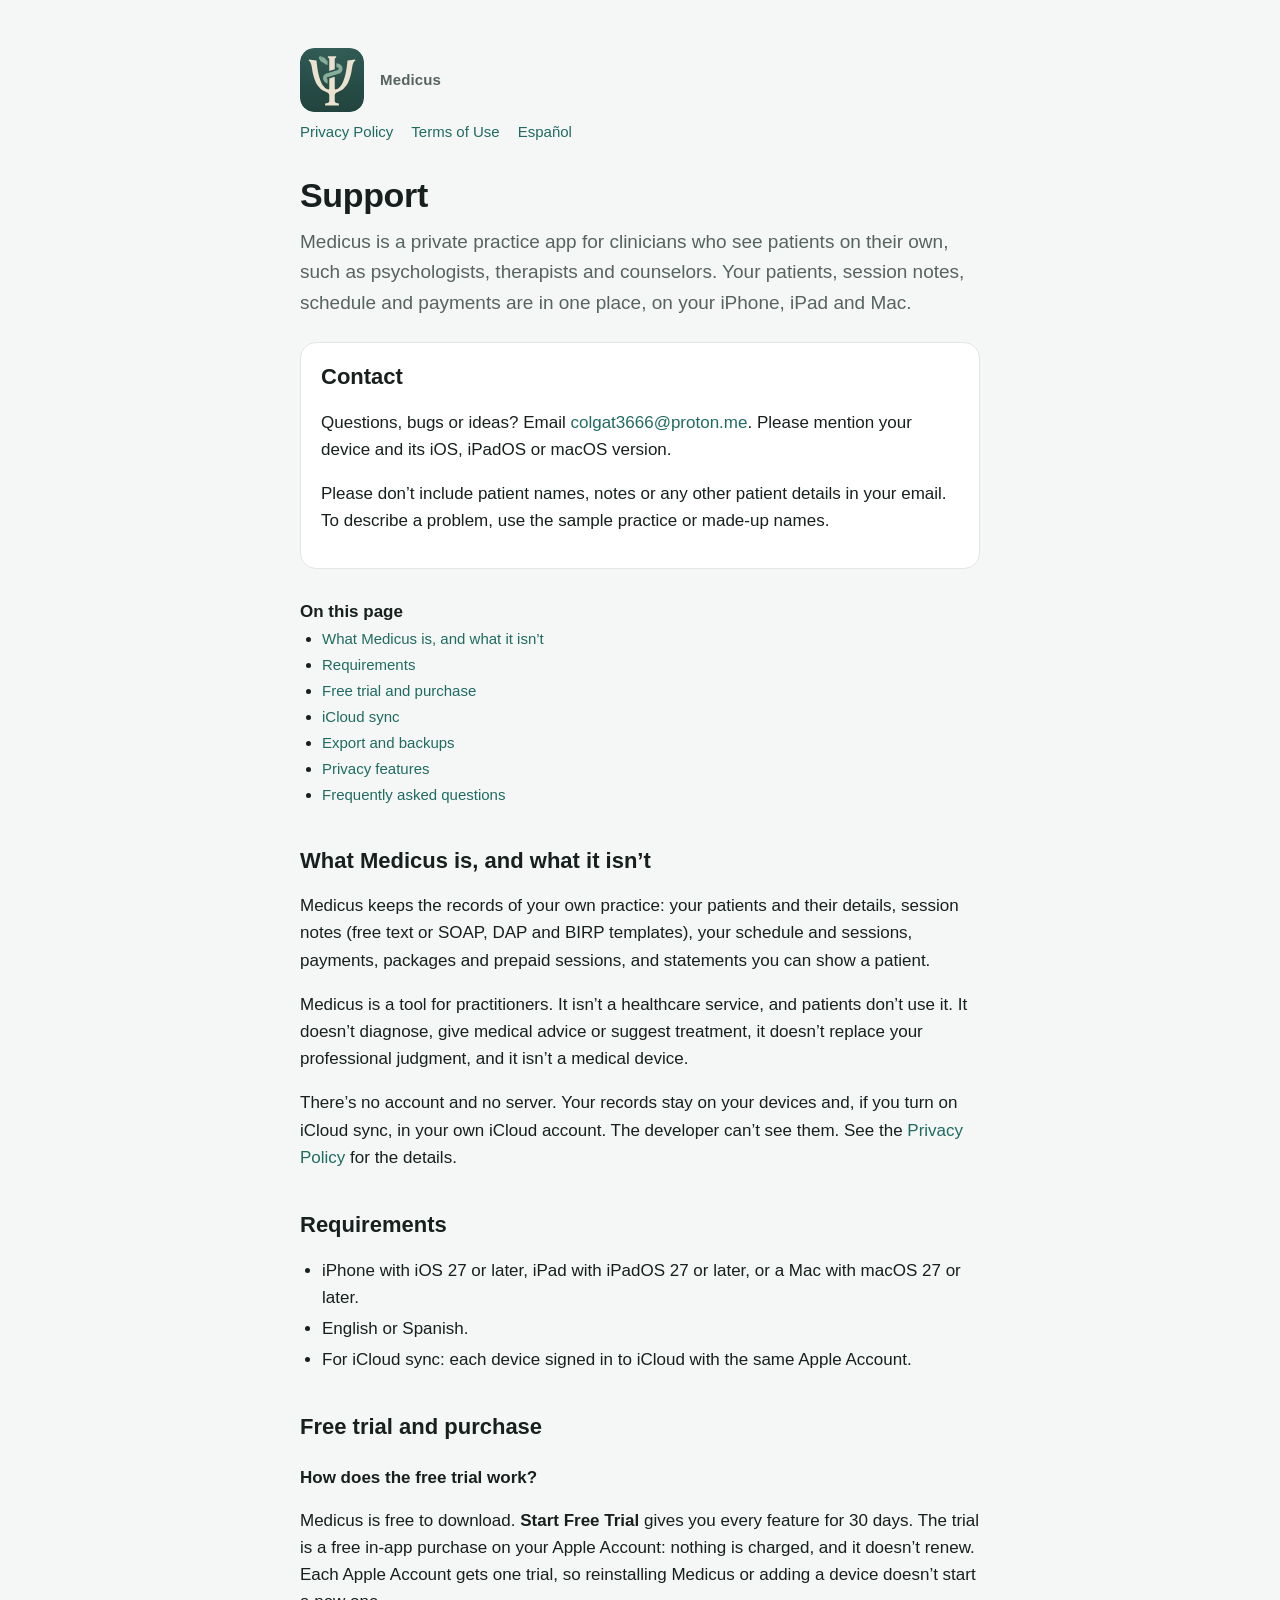
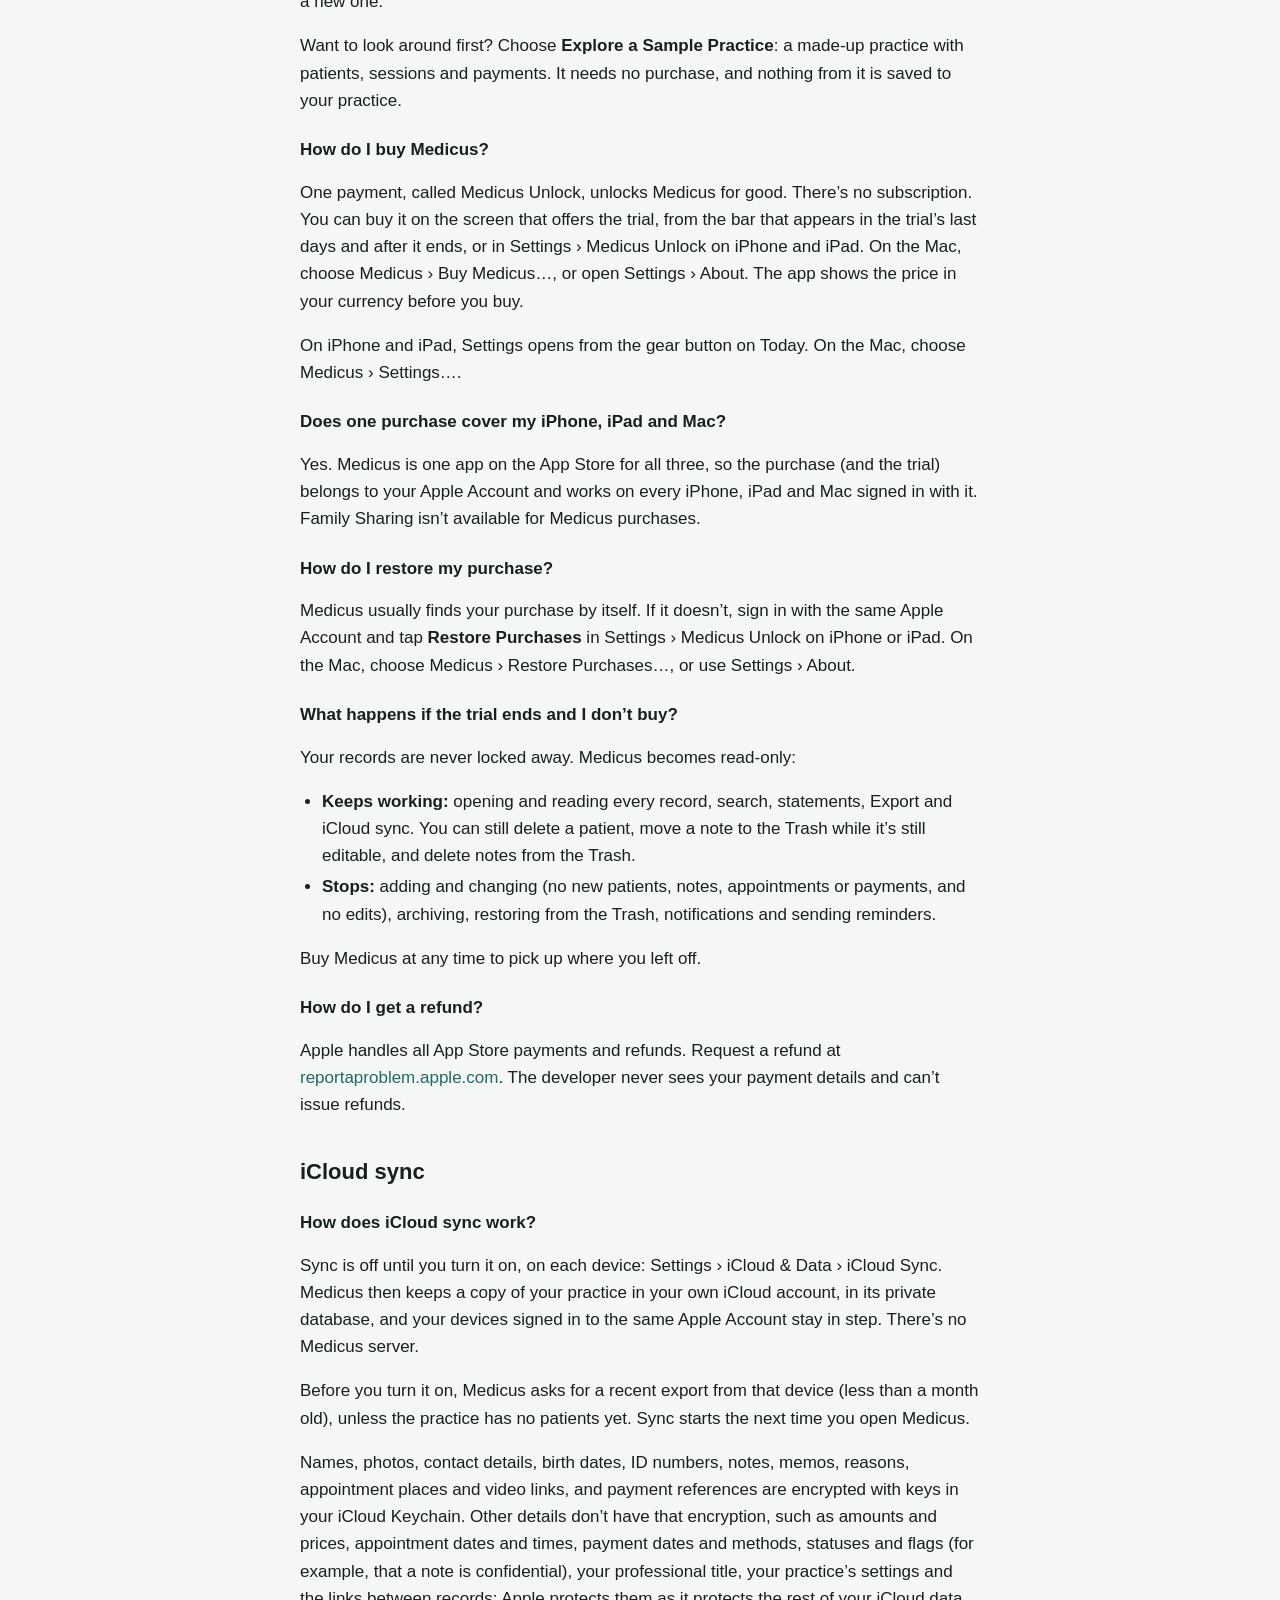
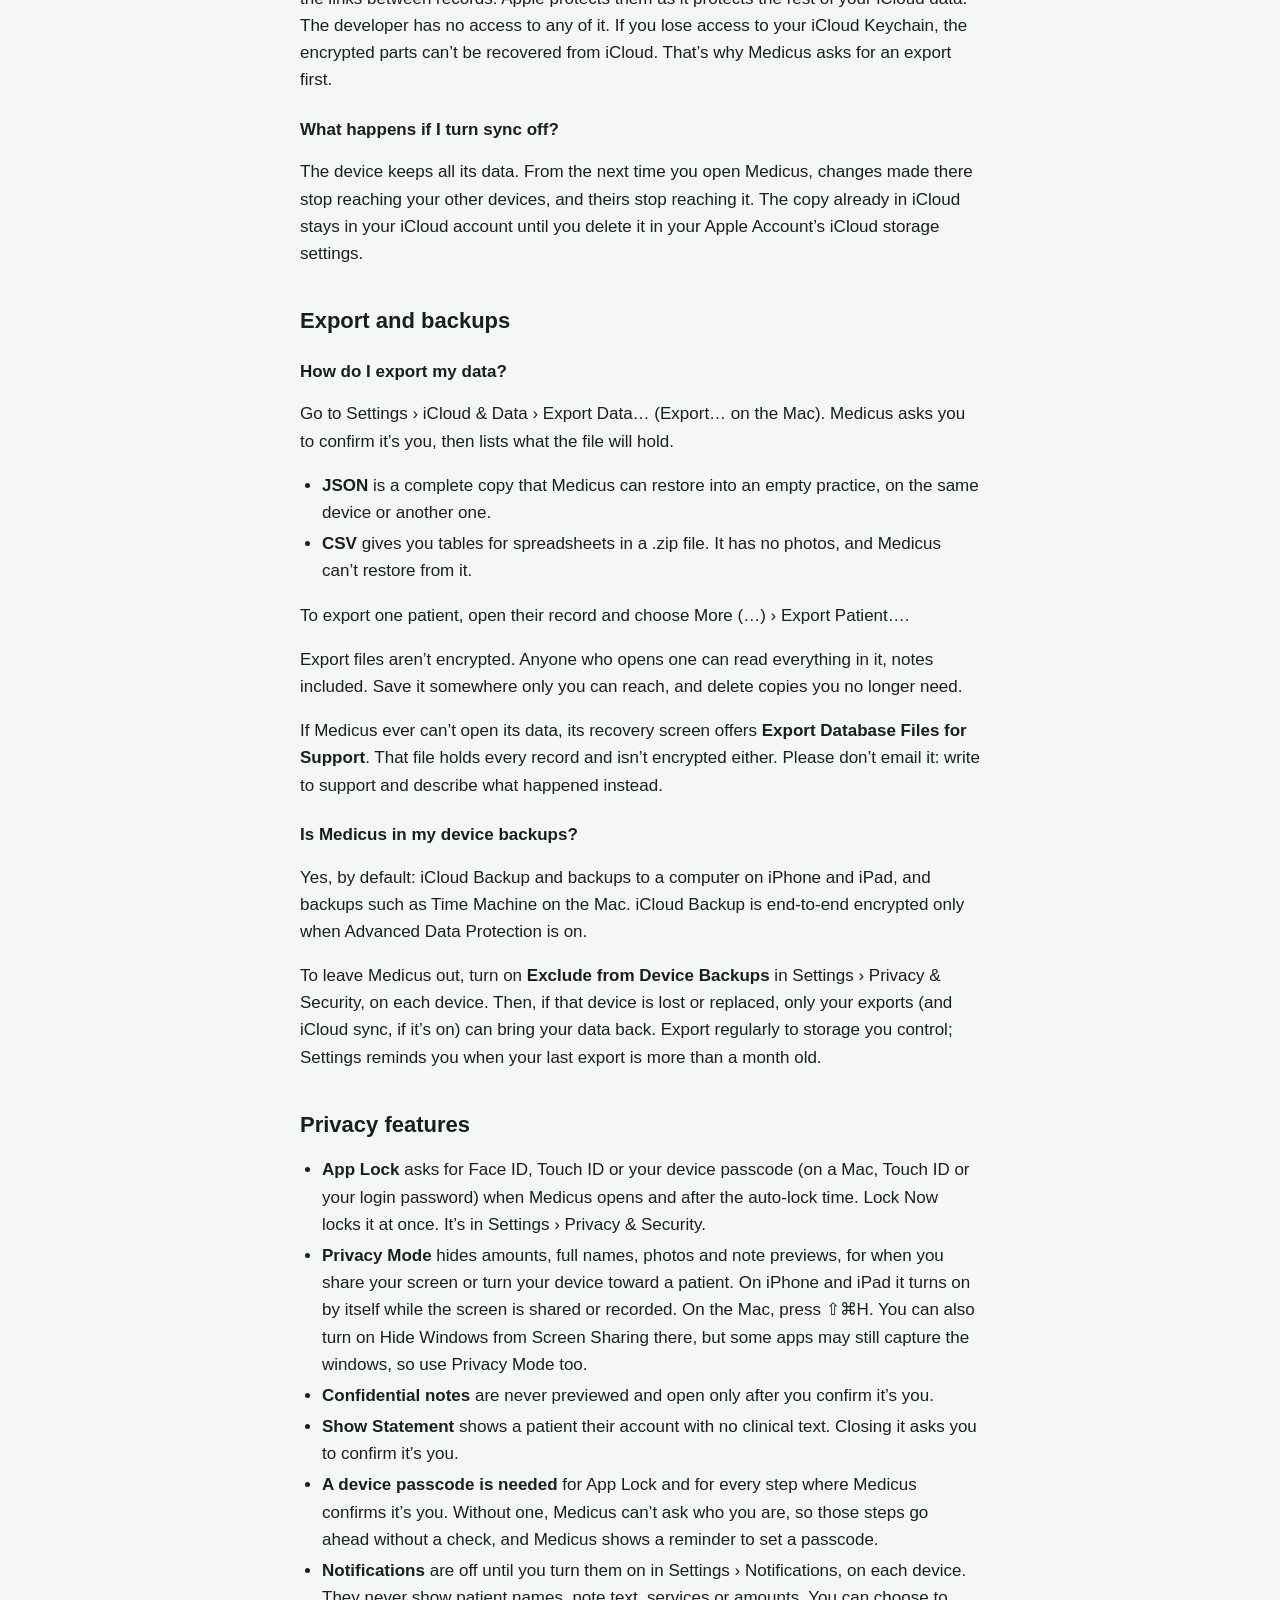
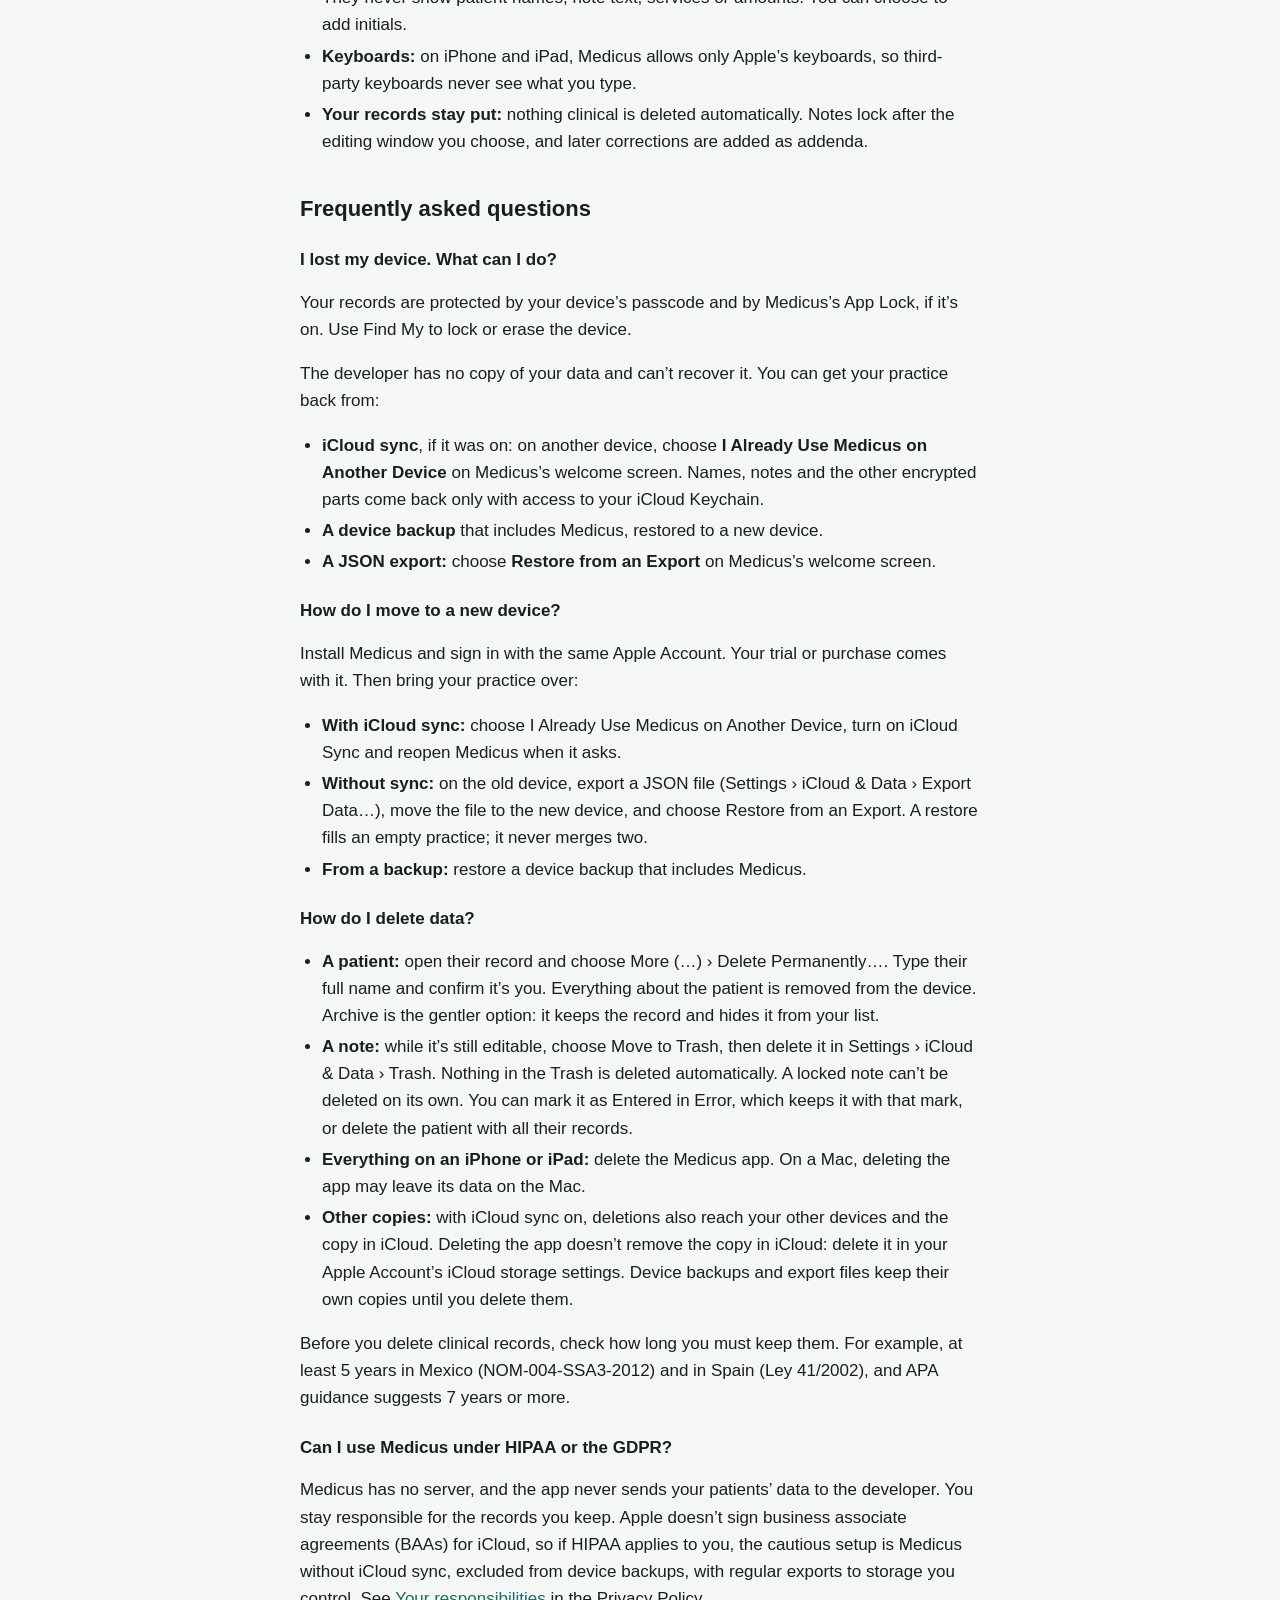
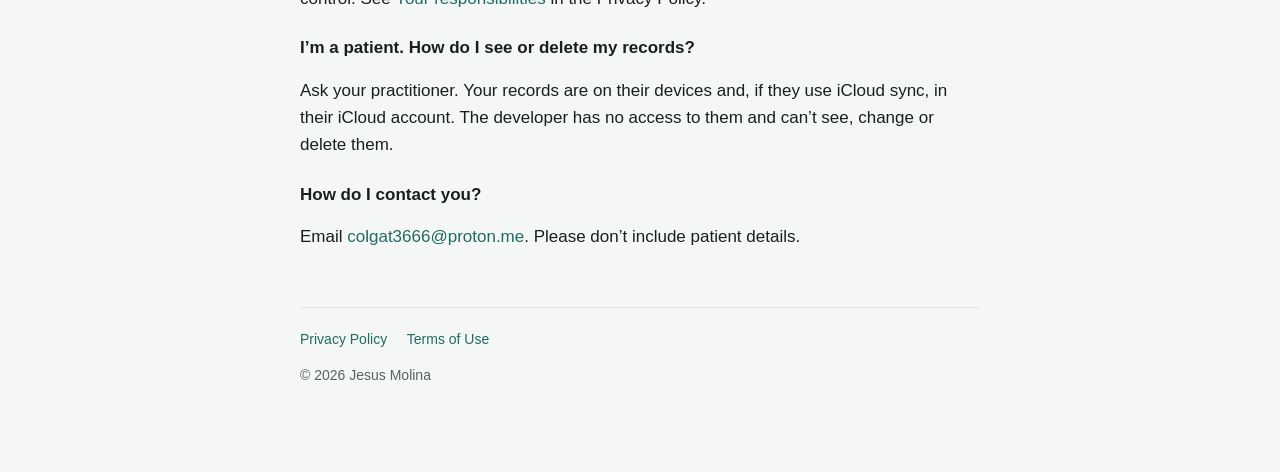
==== index.html @ da205b7b "Medicus support and privacy site (en/es) Co-Authored-By: Claude Opus 5.5 <noreply@anthropic.com>" ====
<!doctype html>
<html lang="en">
<head>
  <meta charset="utf-8">
  <meta name="viewport" content="width=device-width, initial-scale=1">
  <title>Medicus Support</title>
  <meta name="description" content="Help and contact for Medicus, a private practice-management app for independent clinicians on iPhone, iPad and Mac.">
  <link rel="icon" href="logo.svg" type="image/svg+xml">
  <link rel="alternate" hreflang="en" href="./">
  <link rel="alternate" hreflang="es" href="es/">
  <link rel="stylesheet" href="style.css">
</head>
<body>
<main>
  <header>
    <img src="logo.svg" alt="">
    <span class="name">Medicus</span>
  </header>
  <nav aria-label="Site">
    <a href="privacy.html">Privacy Policy</a>
    <a href="https://www.apple.com/legal/internet-services/itunes/dev/stdeula/">Terms of Use</a>
    <a href="es/" hreflang="es" lang="es">Español</a>
  </nav>

  <h1>Support</h1>
  <p class="lede">Medicus is a private practice app for clinicians who see patients on their own, such as psychologists, therapists and counselors. Your patients, session notes, schedule and payments are in one place, on your iPhone, iPad and Mac.</p>

  <div class="card">
    <h2>Contact</h2>
    <p>Questions, bugs or ideas? Email <a href="mailto:colgat3666@proton.me">colgat3666@proton.me</a>. Please mention your device and its iOS, iPadOS or macOS version.</p>
    <p>Please don’t include patient names, notes or any other patient details in your email. To describe a problem, use the sample practice or made-up names.</p>
  </div>

  <nav class="toc" aria-label="On this page">
    <h2>On this page</h2>
    <ul>
      <li><a href="#about">What Medicus is, and what it isn’t</a></li>
      <li><a href="#requirements">Requirements</a></li>
      <li><a href="#purchase">Free trial and purchase</a></li>
      <li><a href="#sync">iCloud sync</a></li>
      <li><a href="#backups">Export and backups</a></li>
      <li><a href="#privacy-features">Privacy features</a></li>
      <li><a href="#faq">Frequently asked questions</a></li>
    </ul>
  </nav>

  <h2 id="about">What Medicus is, and what it isn’t</h2>
  <p>Medicus keeps the records of your own practice: your patients and their details, session notes (free text or SOAP, DAP and BIRP templates), your schedule and sessions, payments, packages and prepaid sessions, and statements you can show a patient.</p>
  <p>Medicus is a tool for practitioners. It isn’t a healthcare service, and patients don’t use it. It doesn’t diagnose, give medical advice or suggest treatment, it doesn’t replace your professional judgment, and it isn’t a medical device.</p>
  <p>There’s no account and no server. Your records stay on your devices and, if you turn on iCloud sync, in your own iCloud account. The developer can’t see them. See the <a href="privacy.html">Privacy Policy</a> for the details.</p>

  <h2 id="requirements">Requirements</h2>
  <ul>
    <li>iPhone with iOS 27 or later, iPad with iPadOS 27 or later, or a Mac with macOS 27 or later.</li>
    <li>English or Spanish.</li>
    <li>For iCloud sync: each device signed in to iCloud with the same Apple Account.</li>
  </ul>

  <h2 id="purchase">Free trial and purchase</h2>

  <h3>How does the free trial work?</h3>
  <p>Medicus is free to download. <strong>Start Free Trial</strong> gives you every feature for 30 days. The trial is a free in-app purchase on your Apple Account: nothing is charged, and it doesn’t renew. Each Apple Account gets one trial, so reinstalling Medicus or adding a device doesn’t start a new one.</p>
  <p>Want to look around first? Choose <strong>Explore a Sample Practice</strong>: a made-up practice with patients, sessions and payments. It needs no purchase, and nothing from it is saved to your practice.</p>

  <h3>How do I buy Medicus?</h3>
  <p>One payment, called Medicus Unlock, unlocks Medicus for good. There’s no subscription. You can buy it on the screen that offers the trial, from the bar that appears in the trial’s last days and after it ends, or in Settings › Medicus Unlock on iPhone and iPad. On the Mac, choose Medicus › Buy Medicus…, or open Settings › About. The app shows the price in your currency before you buy.</p>
  <p>On iPhone and iPad, Settings opens from the gear button on Today. On the Mac, choose Medicus › Settings….</p>

  <h3>Does one purchase cover my iPhone, iPad and Mac?</h3>
  <p>Yes. Medicus is one app on the App Store for all three, so the purchase (and the trial) belongs to your Apple Account and works on every iPhone, iPad and Mac signed in with it. Family Sharing isn’t available for Medicus purchases.</p>

  <h3>How do I restore my purchase?</h3>
  <p>Medicus usually finds your purchase by itself. If it doesn’t, sign in with the same Apple Account and tap <strong>Restore Purchases</strong> in Settings › Medicus Unlock on iPhone or iPad. On the Mac, choose Medicus › Restore Purchases…, or use Settings › About.</p>

  <h3>What happens if the trial ends and I don’t buy?</h3>
  <p>Your records are never locked away. Medicus becomes read-only:</p>
  <ul>
    <li><strong>Keeps working:</strong> opening and reading every record, search, statements, Export and iCloud sync. You can still delete a patient, move a note to the Trash while it’s still editable, and delete notes from the Trash.</li>
    <li><strong>Stops:</strong> adding and changing (no new patients, notes, appointments or payments, and no edits), archiving, restoring from the Trash, notifications and sending reminders.</li>
  </ul>
  <p>Buy Medicus at any time to pick up where you left off.</p>

  <h3>How do I get a refund?</h3>
  <p>Apple handles all App Store payments and refunds. Request a refund at <a href="https://reportaproblem.apple.com/">reportaproblem.apple.com</a>. The developer never sees your payment details and can’t issue refunds.</p>

  <h2 id="sync">iCloud sync</h2>

  <h3>How does iCloud sync work?</h3>
  <p>Sync is off until you turn it on, on each device: Settings › iCloud &amp; Data › iCloud Sync. Medicus then keeps a copy of your practice in your own iCloud account, in its private database, and your devices signed in to the same Apple Account stay in step. There’s no Medicus server.</p>
  <p>Before you turn it on, Medicus asks for a recent export from that device (less than a month old), unless the practice has no patients yet. Sync starts the next time you open Medicus.</p>
  <p>Names, photos, contact details, birth dates, ID numbers, notes, memos, reasons, appointment places and video links, and payment references are encrypted with keys in your iCloud Keychain. Other details don’t have that encryption, such as amounts and prices, appointment dates and times, payment dates and methods, statuses and flags (for example, that a note is confidential), your professional title, your practice’s settings and the links between records: Apple protects them as it protects the rest of your iCloud data. The developer has no access to any of it. If you lose access to your iCloud Keychain, the encrypted parts can’t be recovered from iCloud. That’s why Medicus asks for an export first.</p>

  <h3>What happens if I turn sync off?</h3>
  <p>The device keeps all its data. From the next time you open Medicus, changes made there stop reaching your other devices, and theirs stop reaching it. The copy already in iCloud stays in your iCloud account until you delete it in your Apple Account’s iCloud storage settings.</p>

  <h2 id="backups">Export and backups</h2>

  <h3>How do I export my data?</h3>
  <p>Go to Settings › iCloud &amp; Data › Export Data… (Export… on the Mac). Medicus asks you to confirm it’s you, then lists what the file will hold.</p>
  <ul>
    <li><strong>JSON</strong> is a complete copy that Medicus can restore into an empty practice, on the same device or another one.</li>
    <li><strong>CSV</strong> gives you tables for spreadsheets in a .zip file. It has no photos, and Medicus can’t restore from it.</li>
  </ul>
  <p>To export one patient, open their record and choose More (…) › Export Patient….</p>
  <p>Export files aren’t encrypted. Anyone who opens one can read everything in it, notes included. Save it somewhere only you can reach, and delete copies you no longer need.</p>
  <p>If Medicus ever can’t open its data, its recovery screen offers <strong>Export Database Files for Support</strong>. That file holds every record and isn’t encrypted either. Please don’t email it: write to support and describe what happened instead.</p>

  <h3>Is Medicus in my device backups?</h3>
  <p>Yes, by default: iCloud Backup and backups to a computer on iPhone and iPad, and backups such as Time Machine on the Mac. iCloud Backup is end-to-end encrypted only when Advanced Data Protection is on.</p>
  <p>To leave Medicus out, turn on <strong>Exclude from Device Backups</strong> in Settings › Privacy &amp; Security, on each device. Then, if that device is lost or replaced, only your exports (and iCloud sync, if it’s on) can bring your data back. Export regularly to storage you control; Settings reminds you when your last export is more than a month old.</p>

  <h2 id="privacy-features">Privacy features</h2>
  <ul>
    <li><strong>App Lock</strong> asks for Face ID, Touch ID or your device passcode (on a Mac, Touch ID or your login password) when Medicus opens and after the auto-lock time. Lock Now locks it at once. It’s in Settings › Privacy &amp; Security.</li>
    <li><strong>Privacy Mode</strong> hides amounts, full names, photos and note previews, for when you share your screen or turn your device toward a patient. On iPhone and iPad it turns on by itself while the screen is shared or recorded. On the Mac, press ⇧⌘H. You can also turn on Hide Windows from Screen Sharing there, but some apps may still capture the windows, so use Privacy Mode too.</li>
    <li><strong>Confidential notes</strong> are never previewed and open only after you confirm it’s you.</li>
    <li><strong>Show Statement</strong> shows a patient their account with no clinical text. Closing it asks you to confirm it’s you.</li>
    <li><strong>A device passcode is needed</strong> for App Lock and for every step where Medicus confirms it’s you. Without one, Medicus can’t ask who you are, so those steps go ahead without a check, and Medicus shows a reminder to set a passcode.</li>
    <li><strong>Notifications</strong> are off until you turn them on in Settings › Notifications, on each device. They never show patient names, note text, services or amounts. You can choose to add initials.</li>
    <li><strong>Keyboards:</strong> on iPhone and iPad, Medicus allows only Apple’s keyboards, so third-party keyboards never see what you type.</li>
    <li><strong>Your records stay put:</strong> nothing clinical is deleted automatically. Notes lock after the editing window you choose, and later corrections are added as addenda.</li>
  </ul>

  <h2 id="faq">Frequently asked questions</h2>

  <h3>I lost my device. What can I do?</h3>
  <p>Your records are protected by your device’s passcode and by Medicus’s App Lock, if it’s on. Use Find My to lock or erase the device.</p>
  <p>The developer has no copy of your data and can’t recover it. You can get your practice back from:</p>
  <ul>
    <li><strong>iCloud sync</strong>, if it was on: on another device, choose <strong>I Already Use Medicus on Another Device</strong> on Medicus’s welcome screen. Names, notes and the other encrypted parts come back only with access to your iCloud Keychain.</li>
    <li><strong>A device backup</strong> that includes Medicus, restored to a new device.</li>
    <li><strong>A JSON export:</strong> choose <strong>Restore from an Export</strong> on Medicus’s welcome screen.</li>
  </ul>

  <h3>How do I move to a new device?</h3>
  <p>Install Medicus and sign in with the same Apple Account. Your trial or purchase comes with it. Then bring your practice over:</p>
  <ul>
    <li><strong>With iCloud sync:</strong> choose I Already Use Medicus on Another Device, turn on iCloud Sync and reopen Medicus when it asks.</li>
    <li><strong>Without sync:</strong> on the old device, export a JSON file (Settings › iCloud &amp; Data › Export Data…), move the file to the new device, and choose Restore from an Export. A restore fills an empty practice; it never merges two.</li>
    <li><strong>From a backup:</strong> restore a device backup that includes Medicus.</li>
  </ul>

  <h3>How do I delete data?</h3>
  <ul>
    <li><strong>A patient:</strong> open their record and choose More (…) › Delete Permanently…. Type their full name and confirm it’s you. Everything about the patient is removed from the device. Archive is the gentler option: it keeps the record and hides it from your list.</li>
    <li><strong>A note:</strong> while it’s still editable, choose Move to Trash, then delete it in Settings › iCloud &amp; Data › Trash. Nothing in the Trash is deleted automatically. A locked note can’t be deleted on its own. You can mark it as Entered in Error, which keeps it with that mark, or delete the patient with all their records.</li>
    <li><strong>Everything on an iPhone or iPad:</strong> delete the Medicus app. On a Mac, deleting the app may leave its data on the Mac.</li>
    <li><strong>Other copies:</strong> with iCloud sync on, deletions also reach your other devices and the copy in iCloud. Deleting the app doesn’t remove the copy in iCloud: delete it in your Apple Account’s iCloud storage settings. Device backups and export files keep their own copies until you delete them.</li>
  </ul>
  <p>Before you delete clinical records, check how long you must keep them. For example, at least 5 years in Mexico (NOM-004-SSA3-2012) and in Spain (Ley 41/2002), and APA guidance suggests 7 years or more.</p>

  <h3>Can I use Medicus under HIPAA or the GDPR?</h3>
  <p>Medicus has no server, and the app never sends your patients’ data to the developer. You stay responsible for the records you keep. Apple doesn’t sign business associate agreements (BAAs) for iCloud, so if HIPAA applies to you, the cautious setup is Medicus without iCloud sync, excluded from device backups, with regular exports to storage you control. See <a href="privacy.html#responsibilities">Your responsibilities</a> in the Privacy Policy.</p>

  <h3>I’m a patient. How do I see or delete my records?</h3>
  <p>Ask your practitioner. Your records are on their devices and, if they use iCloud sync, in their iCloud account. The developer has no access to them and can’t see, change or delete them.</p>

  <h3>How do I contact you?</h3>
  <p>Email <a href="mailto:colgat3666@proton.me">colgat3666@proton.me</a>. Please don’t include patient details.</p>

  <footer>
    <a href="privacy.html">Privacy Policy</a>
    <a href="https://www.apple.com/legal/internet-services/itunes/dev/stdeula/">Terms of Use</a>
    <p>© 2026 Jesus Molina</p>
  </footer>
</main>
</body>
</html>
---- style.css ----
:root {
  --bg: #f5f7f6;
  --surface: #ffffff;
  --text: #17201e;
  --muted: #56635f;
  --line: #e0e7e4;
  --accent: #1f6b61;
  color-scheme: light dark;
}
@media (prefers-color-scheme: dark) {
  :root {
    --bg: #0f1514;
    --surface: #18201e;
    --text: #edf2f0;
    --muted: #9daea9;
    --line: #26302d;
    --accent: #8cc7b1;
  }
}
* { box-sizing: border-box; }
html { -webkit-text-size-adjust: 100%; }
body {
  margin: 0;
  background: var(--bg);
  color: var(--text);
  font: 17px/1.6 -apple-system, BlinkMacSystemFont, "SF Pro Text", "Helvetica Neue", Arial, sans-serif;
}
main { max-width: 720px; margin: 0 auto; padding: 48px 20px 72px; }
header { display: flex; align-items: center; gap: 16px; margin-bottom: 8px; }
header img { width: 64px; height: 64px; border-radius: 14px; }
header .name { font-size: 15px; font-weight: 600; color: var(--muted); letter-spacing: .01em; }
nav { display: flex; flex-wrap: wrap; gap: 6px 18px; font-size: 15px; margin: 4px 0 32px; }
h1 { font-size: 34px; line-height: 1.15; margin: 0; letter-spacing: -.01em; }
h2 { font-size: 22px; line-height: 1.3; margin: 40px 0 8px; }
h3 { font-size: 17px; line-height: 1.4; margin: 24px 0 4px; }
p, li { color: var(--text); }
li + li { margin-top: 4px; }
.lede { font-size: 19px; color: var(--muted); margin: 12px 0 0; }
.updated { font-size: 14px; color: var(--muted); margin: 8px 0 0; }
.small { font-size: 15px; color: var(--muted); }
a { color: var(--accent); text-decoration: none; }
a:hover { text-decoration: underline; }
a:focus-visible { outline: 2px solid var(--accent); outline-offset: 2px; border-radius: 3px; }
.card {
  background: var(--surface);
  border: 1px solid var(--line);
  border-radius: 16px;
  padding: 4px 20px 16px;
  margin-top: 24px;
}
.card > h2:first-child { margin-top: 16px; }
nav.toc { display: block; margin: 0; }
.toc h2 { font-size: 17px; margin: 32px 0 4px; }
.toc ul { margin: 0; font-size: 15px; }
.toc li + li { margin-top: 2px; }
ul { padding-left: 22px; }
footer { margin-top: 56px; padding-top: 20px; border-top: 1px solid var(--line); font-size: 14px; color: var(--muted); }
footer a { margin-right: 16px; }
footer p { color: var(--muted); }
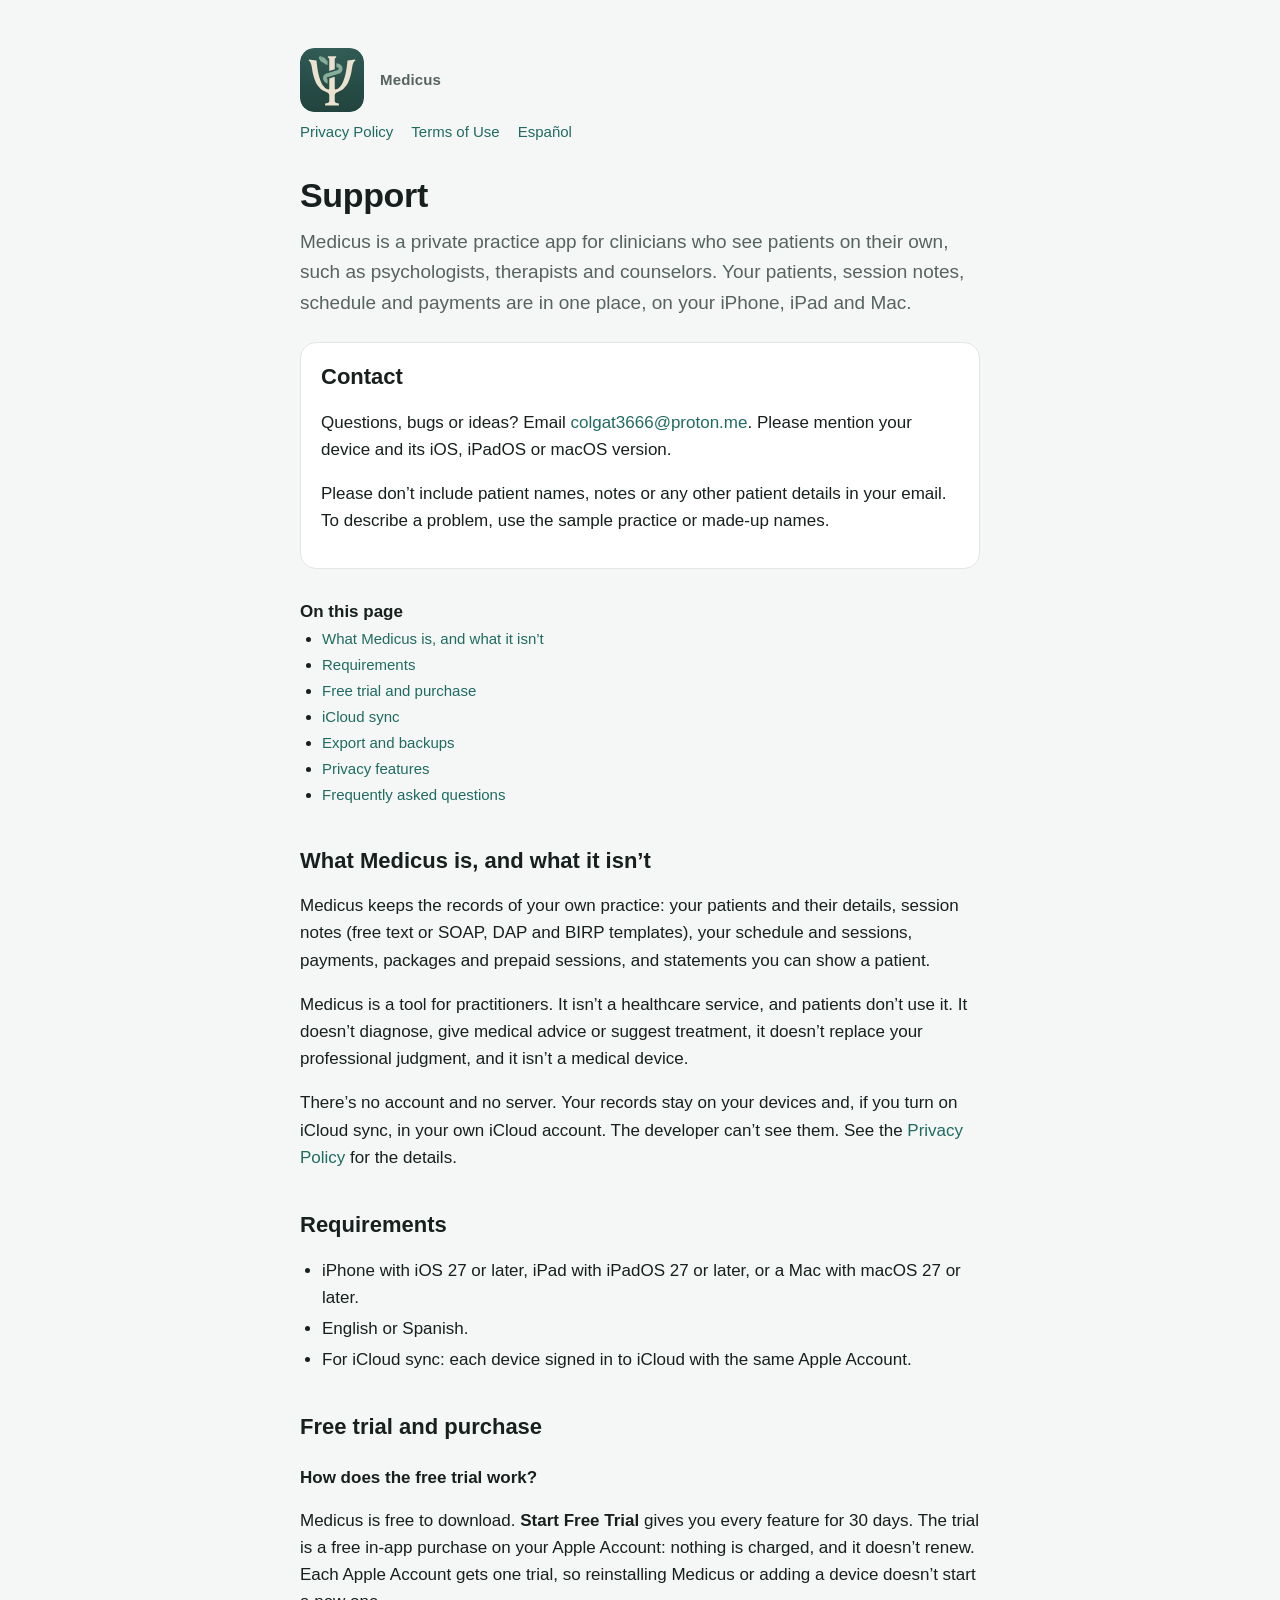
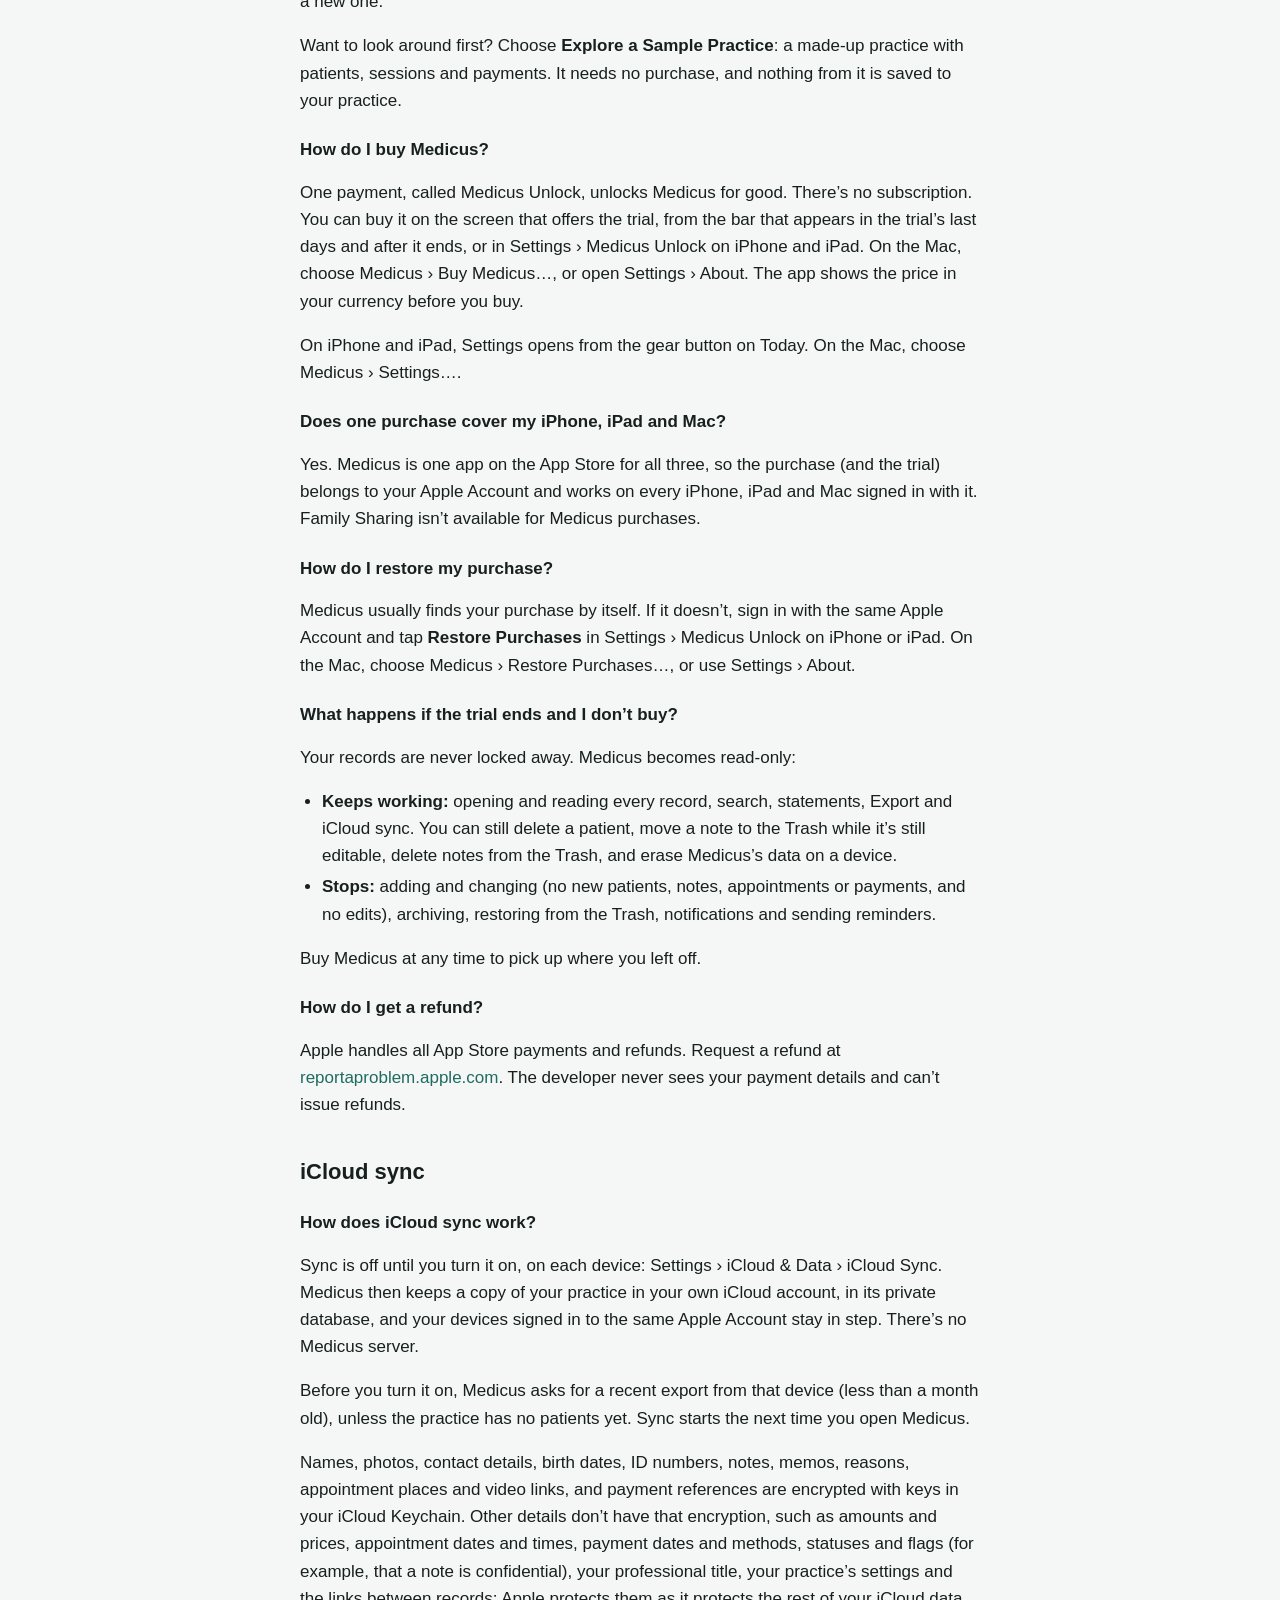
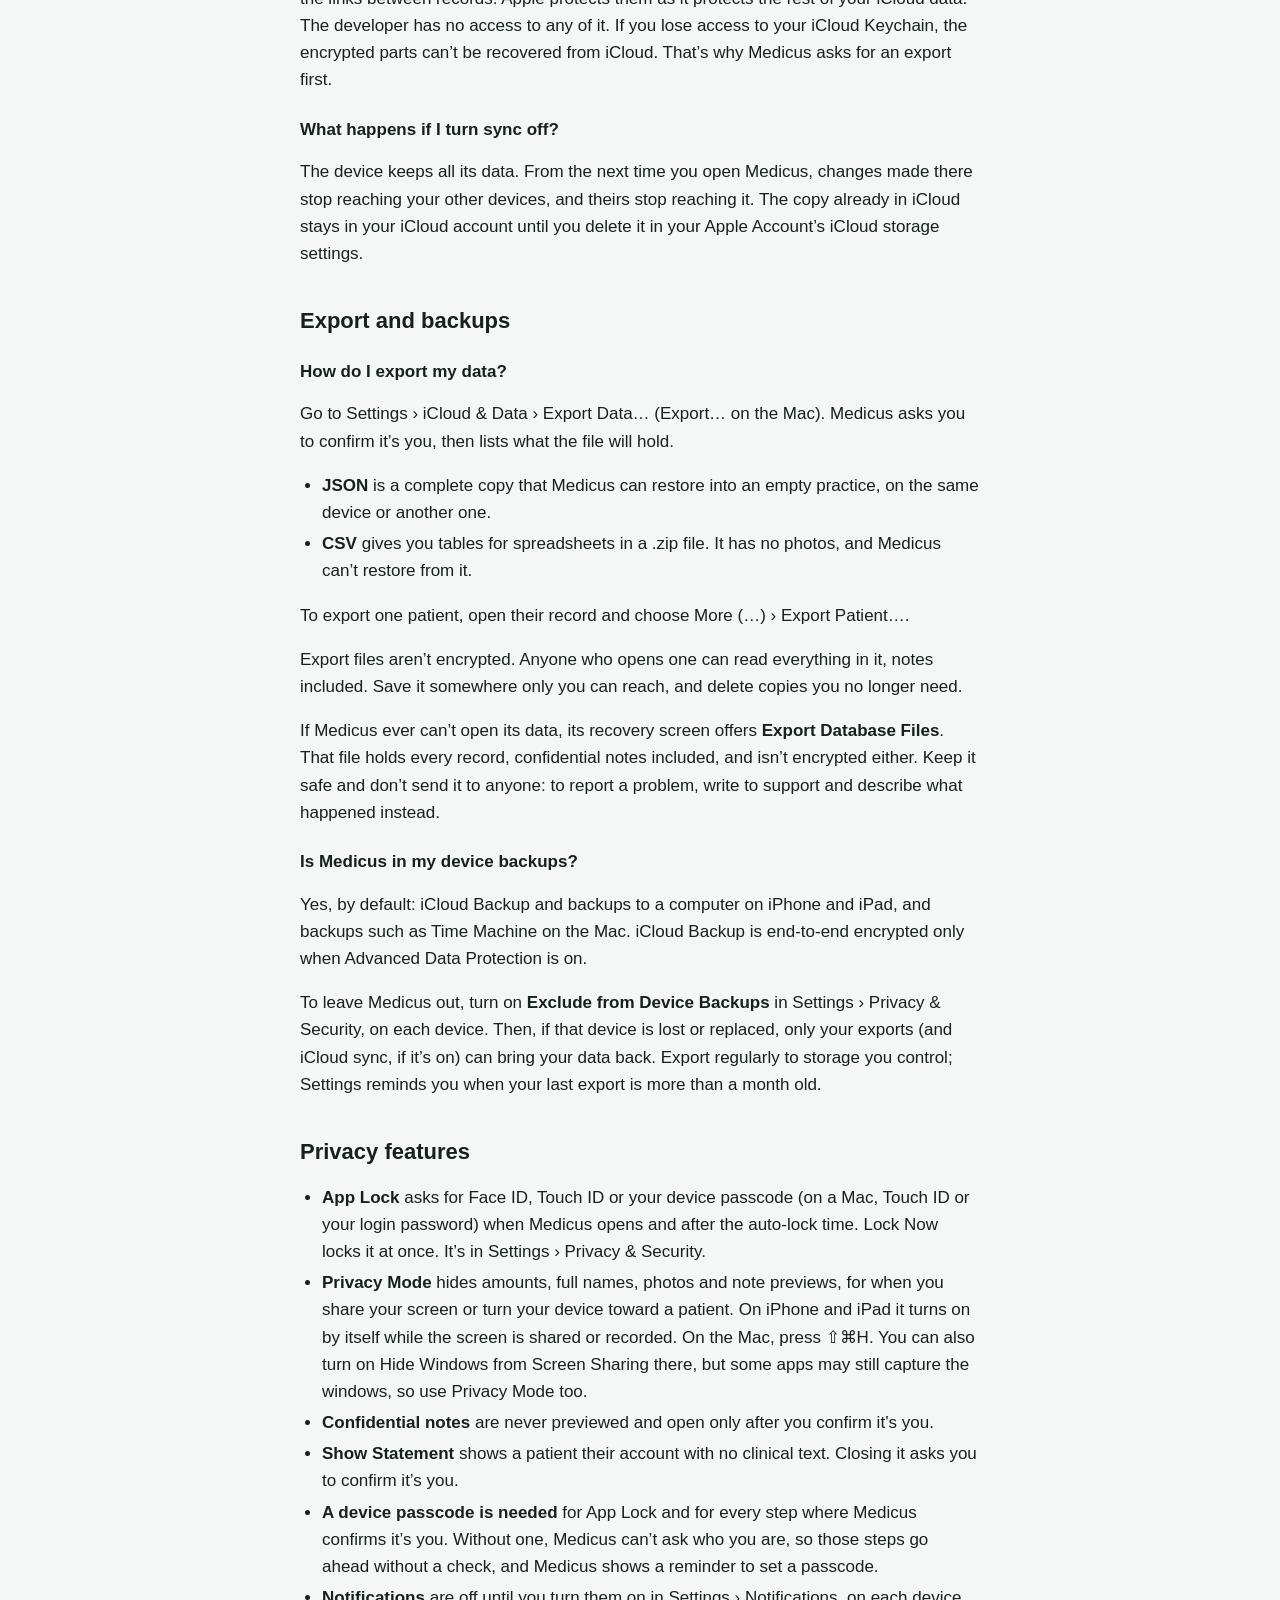
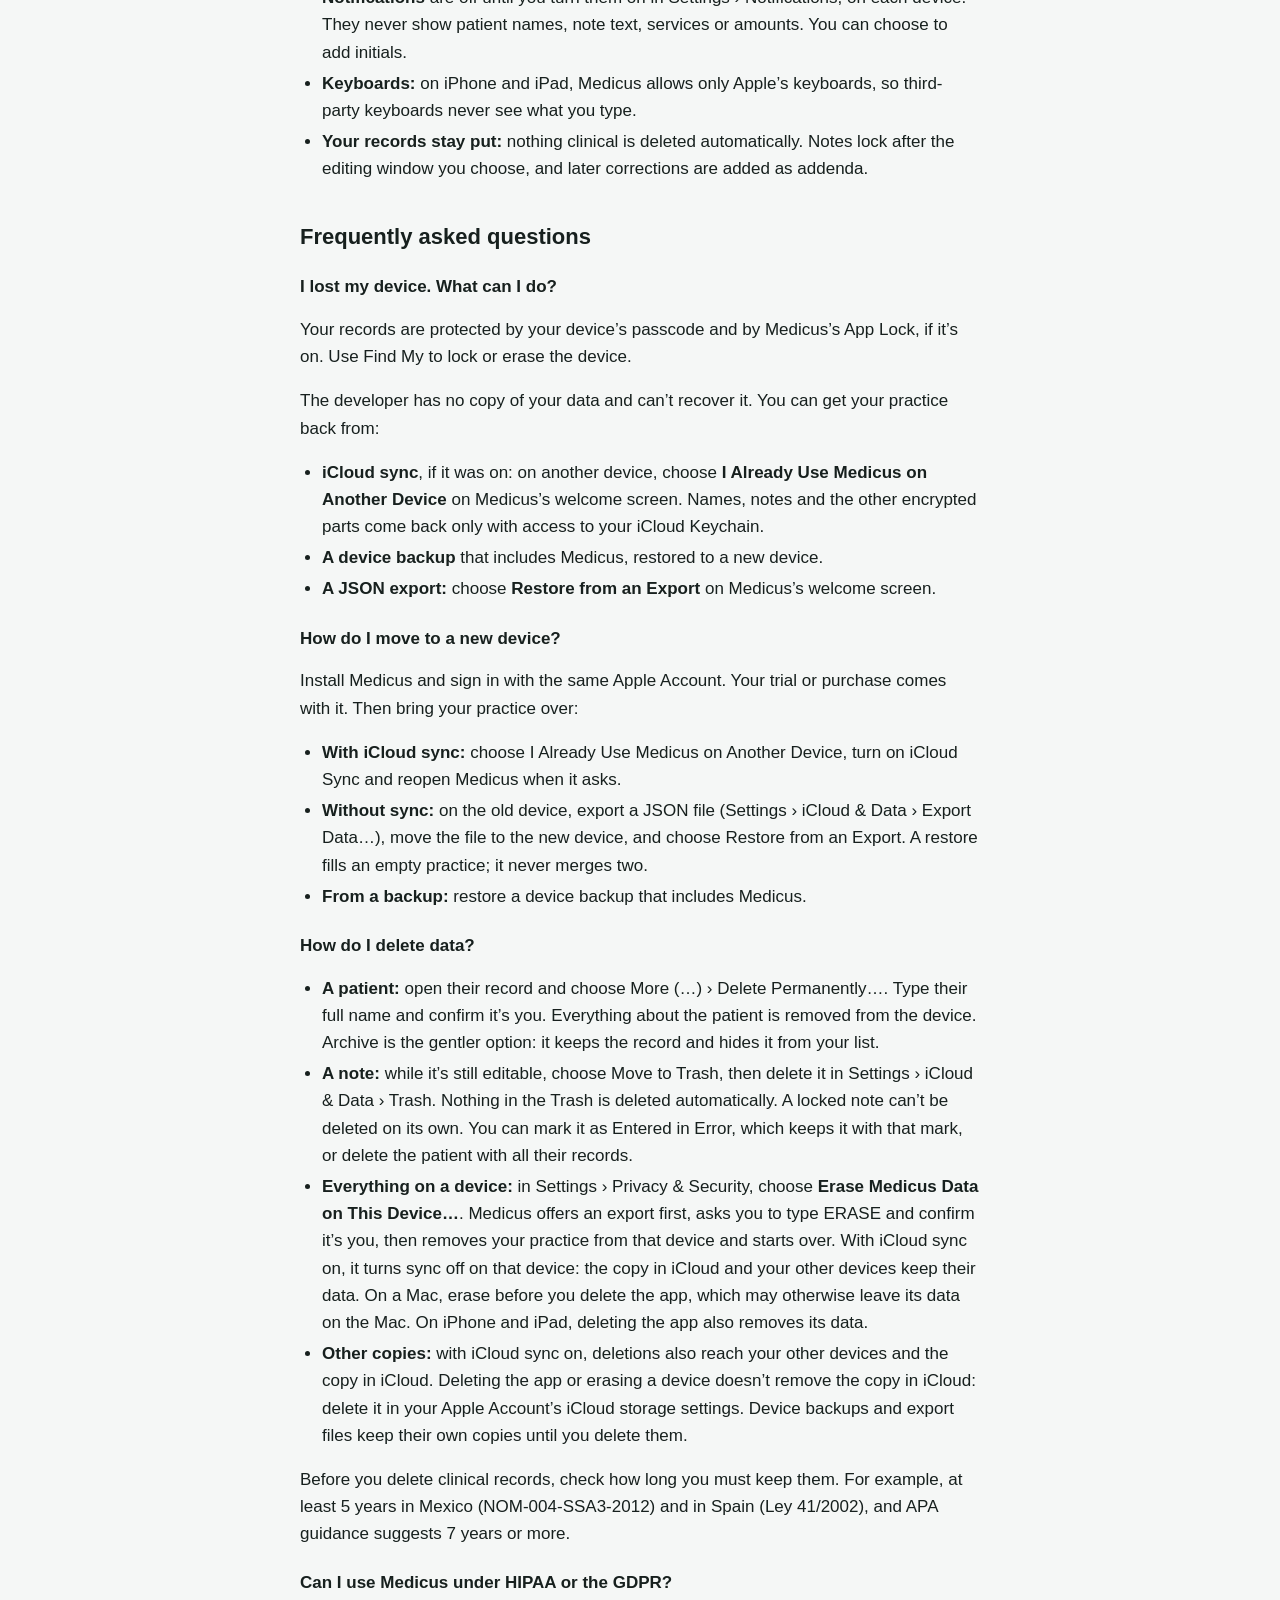
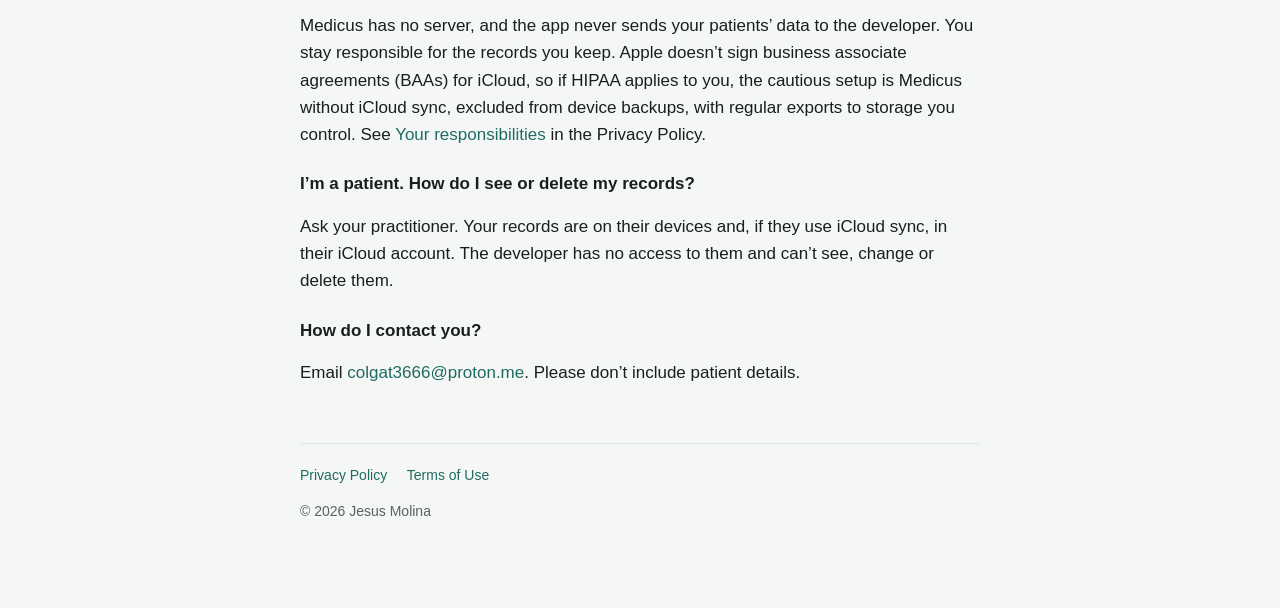
==== commit db72bd66: "Describe Erase Medicus Data on This Device; recovery export wording Co-Authored-By: Claude Opus 5.5 " ====
--- a/index.html
+++ b/index.html
@@ -75,7 +75,7 @@
   <h3>What happens if the trial ends and I don’t buy?</h3>
   <p>Your records are never locked away. Medicus becomes read-only:</p>
   <ul>
-    <li><strong>Keeps working:</strong> opening and reading every record, search, statements, Export and iCloud sync. You can still delete a patient, move a note to the Trash while it’s still editable, and delete notes from the Trash.</li>
+    <li><strong>Keeps working:</strong> opening and reading every record, search, statements, Export and iCloud sync. You can still delete a patient, move a note to the Trash while it’s still editable, delete notes from the Trash, and erase Medicus’s data on a device.</li>
     <li><strong>Stops:</strong> adding and changing (no new patients, notes, appointments or payments, and no edits), archiving, restoring from the Trash, notifications and sending reminders.</li>
   </ul>
   <p>Buy Medicus at any time to pick up where you left off.</p>
@@ -103,7 +103,7 @@
   </ul>
   <p>To export one patient, open their record and choose More (…) › Export Patient….</p>
   <p>Export files aren’t encrypted. Anyone who opens one can read everything in it, notes included. Save it somewhere only you can reach, and delete copies you no longer need.</p>
-  <p>If Medicus ever can’t open its data, its recovery screen offers <strong>Export Database Files for Support</strong>. That file holds every record and isn’t encrypted either. Please don’t email it: write to support and describe what happened instead.</p>
+  <p>If Medicus ever can’t open its data, its recovery screen offers <strong>Export Database Files</strong>. That file holds every record, confidential notes included, and isn’t encrypted either. Keep it safe and don’t send it to anyone: to report a problem, write to support and describe what happened instead.</p>
 
   <h3>Is Medicus in my device backups?</h3>
   <p>Yes, by default: iCloud Backup and backups to a computer on iPhone and iPad, and backups such as Time Machine on the Mac. iCloud Backup is end-to-end encrypted only when Advanced Data Protection is on.</p>
@@ -144,8 +144,8 @@
   <ul>
     <li><strong>A patient:</strong> open their record and choose More (…) › Delete Permanently…. Type their full name and confirm it’s you. Everything about the patient is removed from the device. Archive is the gentler option: it keeps the record and hides it from your list.</li>
     <li><strong>A note:</strong> while it’s still editable, choose Move to Trash, then delete it in Settings › iCloud &amp; Data › Trash. Nothing in the Trash is deleted automatically. A locked note can’t be deleted on its own. You can mark it as Entered in Error, which keeps it with that mark, or delete the patient with all their records.</li>
-    <li><strong>Everything on an iPhone or iPad:</strong> delete the Medicus app. On a Mac, deleting the app may leave its data on the Mac.</li>
-    <li><strong>Other copies:</strong> with iCloud sync on, deletions also reach your other devices and the copy in iCloud. Deleting the app doesn’t remove the copy in iCloud: delete it in your Apple Account’s iCloud storage settings. Device backups and export files keep their own copies until you delete them.</li>
+    <li><strong>Everything on a device:</strong> in Settings › Privacy &amp; Security, choose <strong>Erase Medicus Data on This Device…</strong>. Medicus offers an export first, asks you to type ERASE and confirm it’s you, then removes your practice from that device and starts over. With iCloud sync on, it turns sync off on that device: the copy in iCloud and your other devices keep their data. On a Mac, erase before you delete the app, which may otherwise leave its data on the Mac. On iPhone and iPad, deleting the app also removes its data.</li>
+    <li><strong>Other copies:</strong> with iCloud sync on, deletions also reach your other devices and the copy in iCloud. Deleting the app or erasing a device doesn’t remove the copy in iCloud: delete it in your Apple Account’s iCloud storage settings. Device backups and export files keep their own copies until you delete them.</li>
   </ul>
   <p>Before you delete clinical records, check how long you must keep them. For example, at least 5 years in Mexico (NOM-004-SSA3-2012) and in Spain (Ley 41/2002), and APA guidance suggests 7 years or more.</p>
 
